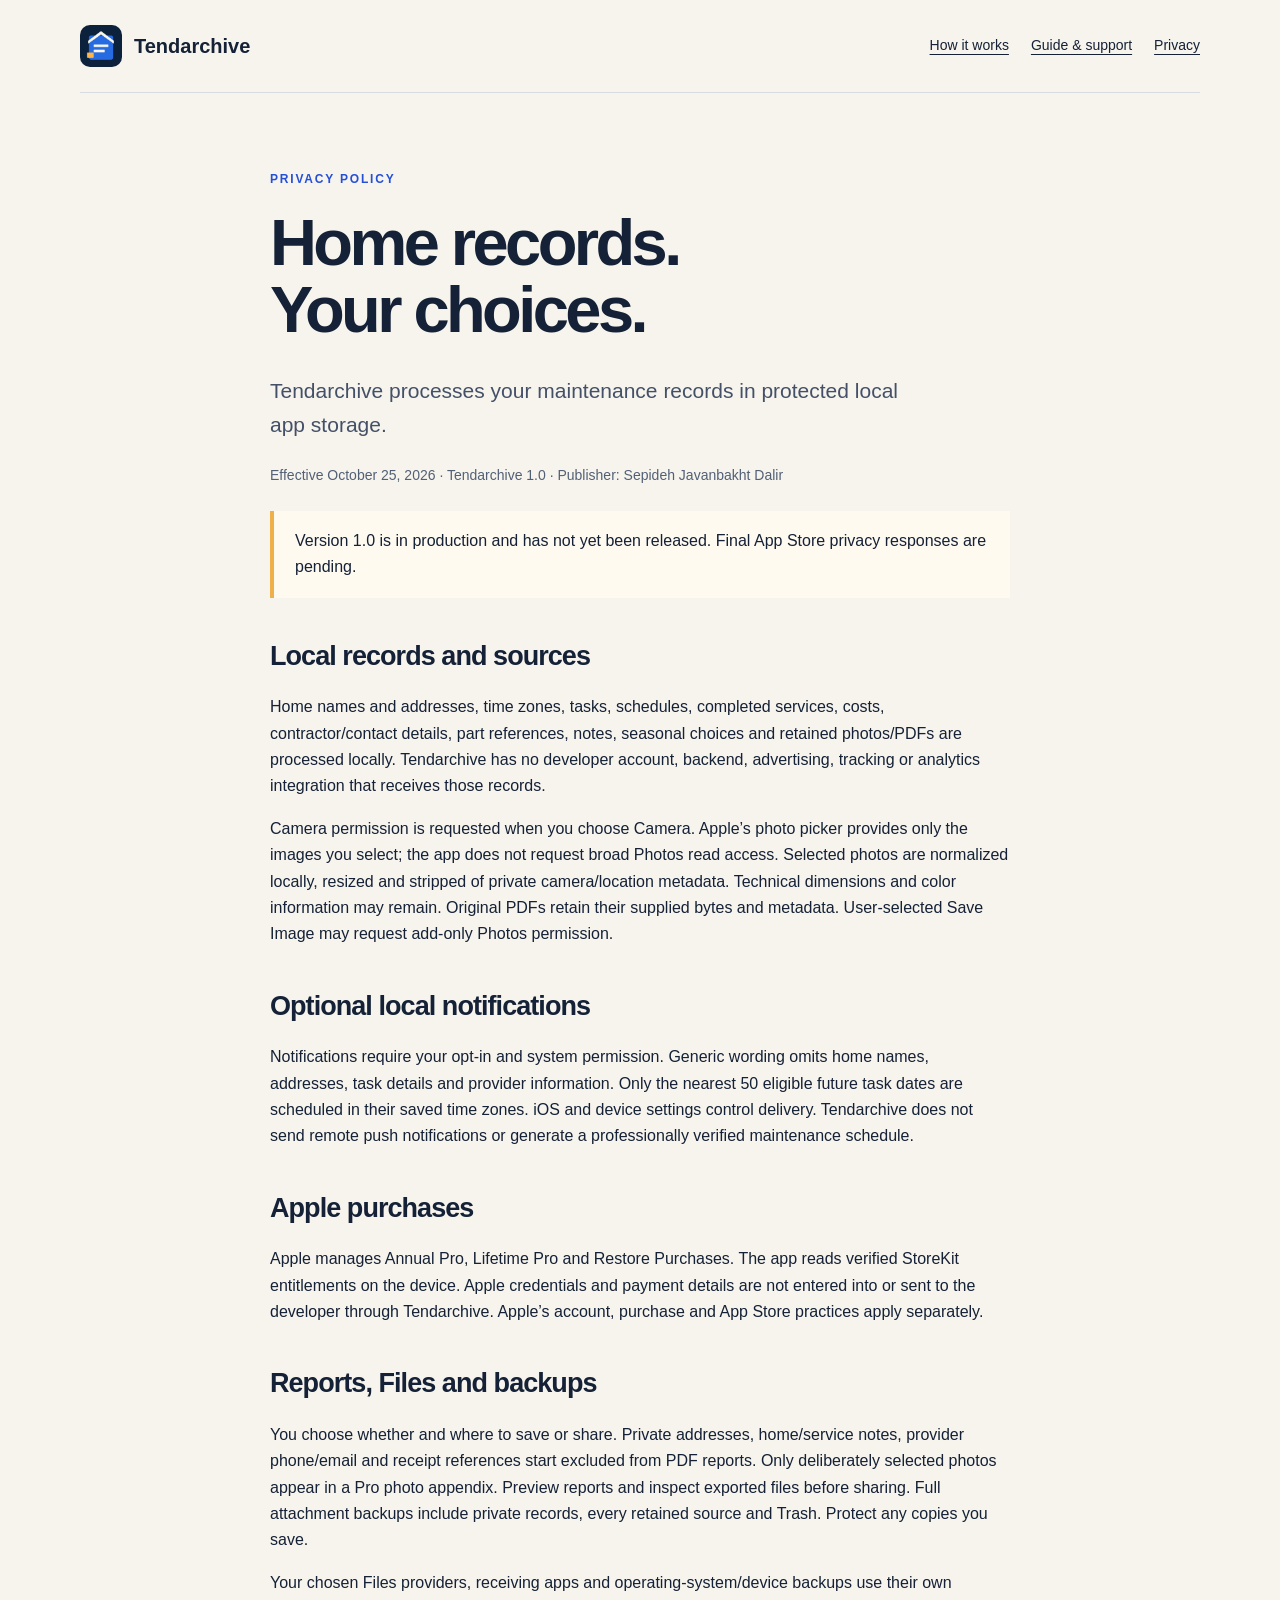
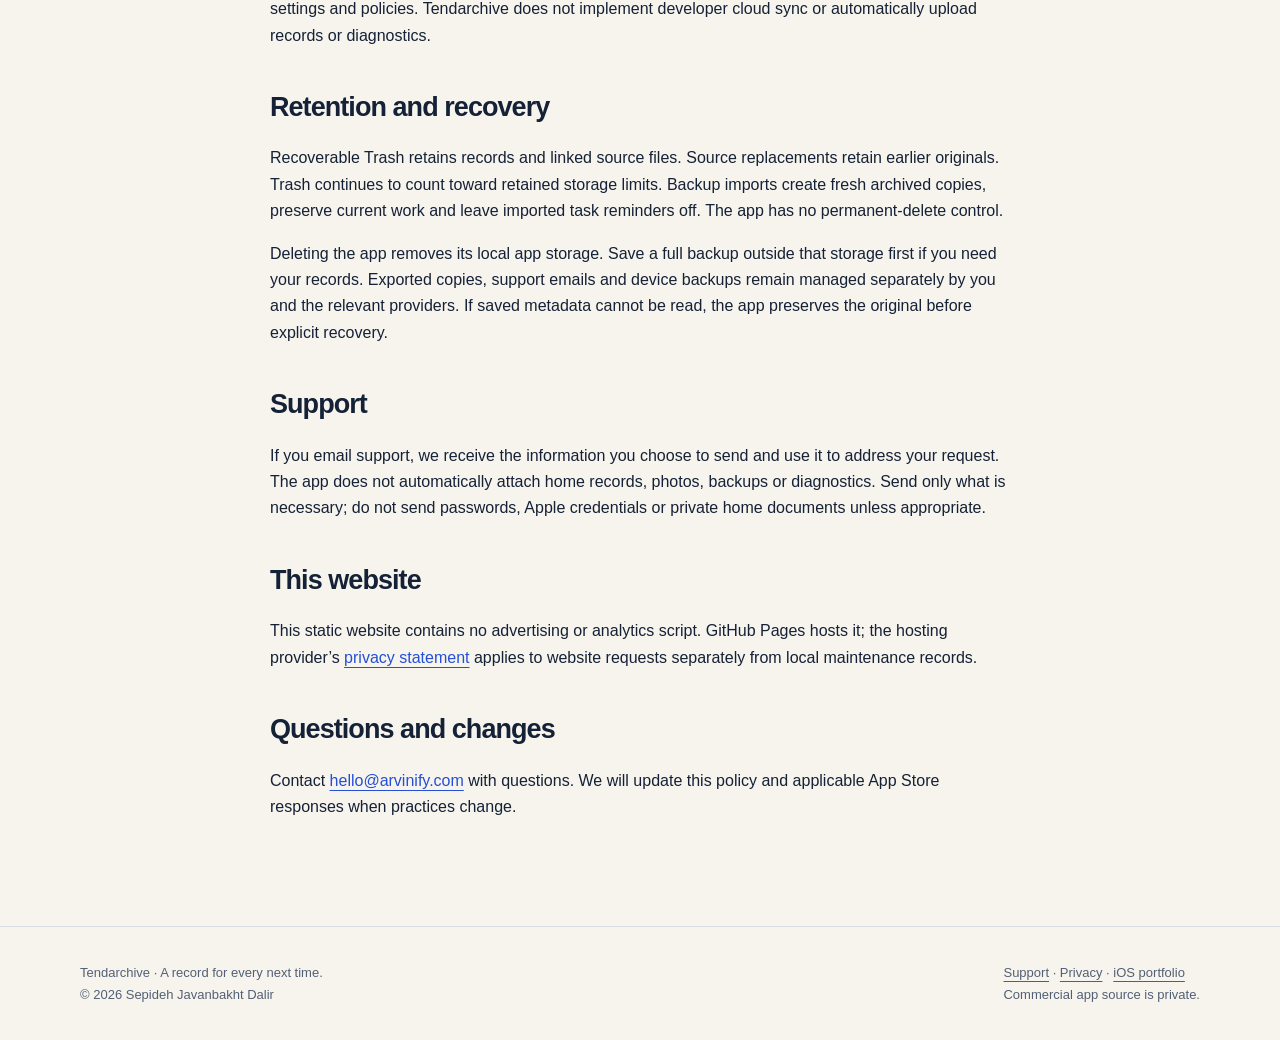
==== privacy.html @ c9ecf83d "Publish Tendarchive production showcase guide privacy and native campaigns" ====
<!doctype html><html lang="en"><head><meta charset="utf-8"><meta name="viewport" content="width=device-width,initial-scale=1"><meta name="description" content="How Tendarchive handles local maintenance records, selected photos and PDFs, generic reminders, Apple purchases and exports."><title>Tendarchive — Privacy policy</title><link rel="icon" href="assets/icon.png"><link rel="stylesheet" href="styles.css"></head><body><header class="wrap"><nav aria-label="Main navigation"><a class="brand" href="index.html"><img src="assets/icon.png" width="42" height="42" alt="">Tendarchive</a><div class="links"><a href="index.html#how">How it works</a><a href="support.html">Guide &amp; support</a><a href="privacy.html">Privacy</a></div></nav></header><main class="document"><p class="eyebrow">Privacy policy</p><h1>Home records.<br>Your choices.</h1><p class="lead">Tendarchive processes your maintenance records in protected local app storage.</p><p class="small">Effective October 25, 2026 · Tendarchive 1.0 · Publisher: Sepideh Javanbakht Dalir</p><div class="notice">Version 1.0 is in production and has not yet been released. Final App Store privacy responses are pending.</div><h2>Local records and sources</h2><p>Home names and addresses, time zones, tasks, schedules, completed services, costs, contractor/contact details, part references, notes, seasonal choices and retained photos/PDFs are processed locally. Tendarchive has no developer account, backend, advertising, tracking or analytics integration that receives those records.</p><p>Camera permission is requested when you choose Camera. Apple’s photo picker provides only the images you select; the app does not request broad Photos read access. Selected photos are normalized locally, resized and stripped of private camera/location metadata. Technical dimensions and color information may remain. Original PDFs retain their supplied bytes and metadata. User-selected Save Image may request add-only Photos permission.</p><h2>Optional local notifications</h2><p>Notifications require your opt-in and system permission. Generic wording omits home names, addresses, task details and provider information. Only the nearest 50 eligible future task dates are scheduled in their saved time zones. iOS and device settings control delivery. Tendarchive does not send remote push notifications or generate a professionally verified maintenance schedule.</p><h2>Apple purchases</h2><p>Apple manages Annual Pro, Lifetime Pro and Restore Purchases. The app reads verified StoreKit entitlements on the device. Apple credentials and payment details are not entered into or sent to the developer through Tendarchive. Apple’s account, purchase and App Store practices apply separately.</p><h2>Reports, Files and backups</h2><p>You choose whether and where to save or share. Private addresses, home/service notes, provider phone/email and receipt references start excluded from PDF reports. Only deliberately selected photos appear in a Pro photo appendix. Preview reports and inspect exported files before sharing. Full attachment backups include private records, every retained source and Trash. Protect any copies you save.</p><p>Your chosen Files providers, receiving apps and operating-system/device backups use their own settings and policies. Tendarchive does not implement developer cloud sync or automatically upload records or diagnostics.</p><h2>Retention and recovery</h2><p>Recoverable Trash retains records and linked source files. Source replacements retain earlier originals. Trash continues to count toward retained storage limits. Backup imports create fresh archived copies, preserve current work and leave imported task reminders off. The app has no permanent-delete control.</p><p>Deleting the app removes its local app storage. Save a full backup outside that storage first if you need your records. Exported copies, support emails and device backups remain managed separately by you and the relevant providers. If saved metadata cannot be read, the app preserves the original before explicit recovery.</p><h2>Support</h2><p>If you email support, we receive the information you choose to send and use it to address your request. The app does not automatically attach home records, photos, backups or diagnostics. Send only what is necessary; do not send passwords, Apple credentials or private home documents unless appropriate.</p><h2>This website</h2><p>This static website contains no advertising or analytics script. GitHub Pages hosts it; the hosting provider’s <a href="https://docs.github.com/en/site-policy/privacy-policies/github-general-privacy-statement">privacy statement</a> applies to website requests separately from local maintenance records.</p><h2>Questions and changes</h2><p>Contact <a href="mailto:hello@arvinify.com">hello@arvinify.com</a> with questions. We will update this policy and applicable App Store responses when practices change.</p></main><footer><div class="wrap"><span>Tendarchive · A record for every next time.<br>© 2026 Sepideh Javanbakht Dalir</span><span><a href="support.html">Support</a> · <a href="privacy.html">Privacy</a> · <a href="https://github.com/sepidehdalir/ios-app-portfolio">iOS portfolio</a><br>Commercial app source is private.</span></div></footer></body></html>
---- styles.css ----
:root{color-scheme:light;--ink:#142136;--blue:#244fd7;--amber:#eeb04b;--paper:#f7f4ed;--line:#d8dce2}*{box-sizing:border-box}body{margin:0;background:var(--paper);color:var(--ink);font-family:-apple-system,BlinkMacSystemFont,"Segoe UI",sans-serif;line-height:1.65}a{color:var(--blue);text-underline-offset:4px}a:focus-visible,summary:focus-visible{outline:3px solid var(--amber);outline-offset:5px}.wrap{max-width:1180px;margin:auto;padding:0 30px}nav{display:flex;justify-content:space-between;align-items:center;gap:24px;padding:25px 0;border-bottom:1px solid var(--line)}.brand{display:flex;align-items:center;gap:12px;text-decoration:none;color:var(--ink);font-size:20px;font-weight:750}.brand img{border-radius:10px}.links{display:flex;flex-wrap:wrap;gap:22px;font-size:14px}.links a{color:var(--ink)}.hero{display:grid;grid-template-columns:1.25fr 1fr;gap:70px;align-items:center;padding:42px 0}.eyebrow{text-transform:uppercase;letter-spacing:.15em;font-size:12px;font-weight:750;color:var(--blue)}h1{font-size:clamp(42px,6.1vw,76px);letter-spacing:-.055em;line-height:1.03;font-weight:750;margin:20px 0 30px}h2{font-size:clamp(29px,3.5vw,44px);letter-spacing:-.035em;line-height:1.15}h3{font-size:22px;line-height:1.3;letter-spacing:-.02em}.lead{font-size:21px;max-width:660px;color:#435067}.small{font-size:14px;color:#526076}.notice{padding:17px 21px;border-left:4px solid var(--amber);background:#fffaf0;margin:24px 0}.button{display:inline-block;background:var(--blue);color:white;border-radius:9px;padding:13px 20px;text-decoration:none;font-weight:650}.hero-art{position:relative;background:var(--ink);padding:36px;border-radius:26px;box-shadow:0 30px 60px #1421361c}.hero-art:before{content:"27 / HOME RECORDS";display:block;color:var(--amber);letter-spacing:.13em;font-size:11px;margin-bottom:24px}.hero-art img{display:block;width:auto;height:auto;max-width:100%;max-height:480px;margin:0 auto;border-radius:15px}.section{padding:65px 0;border-top:1px solid var(--line)}.intro{display:flex;gap:55px;align-items:start;justify-content:space-between}.intro h2{max-width:500px;margin-top:0}.intro p{max-width:470px}.steps{display:grid;grid-template-columns:repeat(3,1fr);gap:25px;margin-top:35px}.step{background:white;border:1px solid var(--line);padding:30px;border-radius:16px}.number{display:inline-block;color:var(--blue);font-size:13px;font-weight:750;border-top:3px solid var(--amber);padding-top:10px}.story{display:grid;grid-template-columns:1fr 1fr;gap:65px;align-items:center}.screen{background:#e7eaf1;border-radius:22px;padding:28px;text-align:center}.screen img{max-width:100%;max-height:700px;border-radius:12px;box-shadow:0 18px 35px #14213626}.proof-list{padding-left:20px}.proof-list li{margin:14px 0}.campaign{display:flex;gap:18px;overflow-x:auto;padding:10px 0 22px}.campaign a{flex:0 0 220px}.campaign img{width:100%;display:block;border-radius:12px}.plans{display:grid;grid-template-columns:1fr 1fr;gap:25px}.plan{padding:32px;border:1px solid var(--line);border-radius:16px;background:white}.plan.pro{background:var(--ink);color:white}.plan.pro .small{color:#cdd5e5}.document{max-width:800px;margin:auto;padding:65px 30px 90px}.document h1{font-size:clamp(40px,6vw,65px)}.document h2{font-size:27px;margin-top:43px}.document h3{font-size:21px}footer{border-top:1px solid var(--line);padding:35px 0;color:#526076;font-size:13px}footer .wrap{display:flex;justify-content:space-between;gap:30px}footer a{color:inherit}details{border-top:1px solid var(--line);padding:18px 0}summary{cursor:pointer;font-size:18px;font-weight:650}@media(max-width:760px){.wrap{padding:0 20px}nav{align-items:flex-start;flex-direction:column;gap:15px}.links{gap:16px}.hero{grid-template-columns:1fr;padding:45px 0;gap:30px}.hero-art{max-width:430px;margin:auto;padding:25px}.intro,.story{display:block}.steps,.plans{grid-template-columns:1fr}.section{padding:42px 0}.story .screen{margin-top:30px}footer .wrap{flex-direction:column}.document{padding-top:42px}.lead{font-size:19px}}
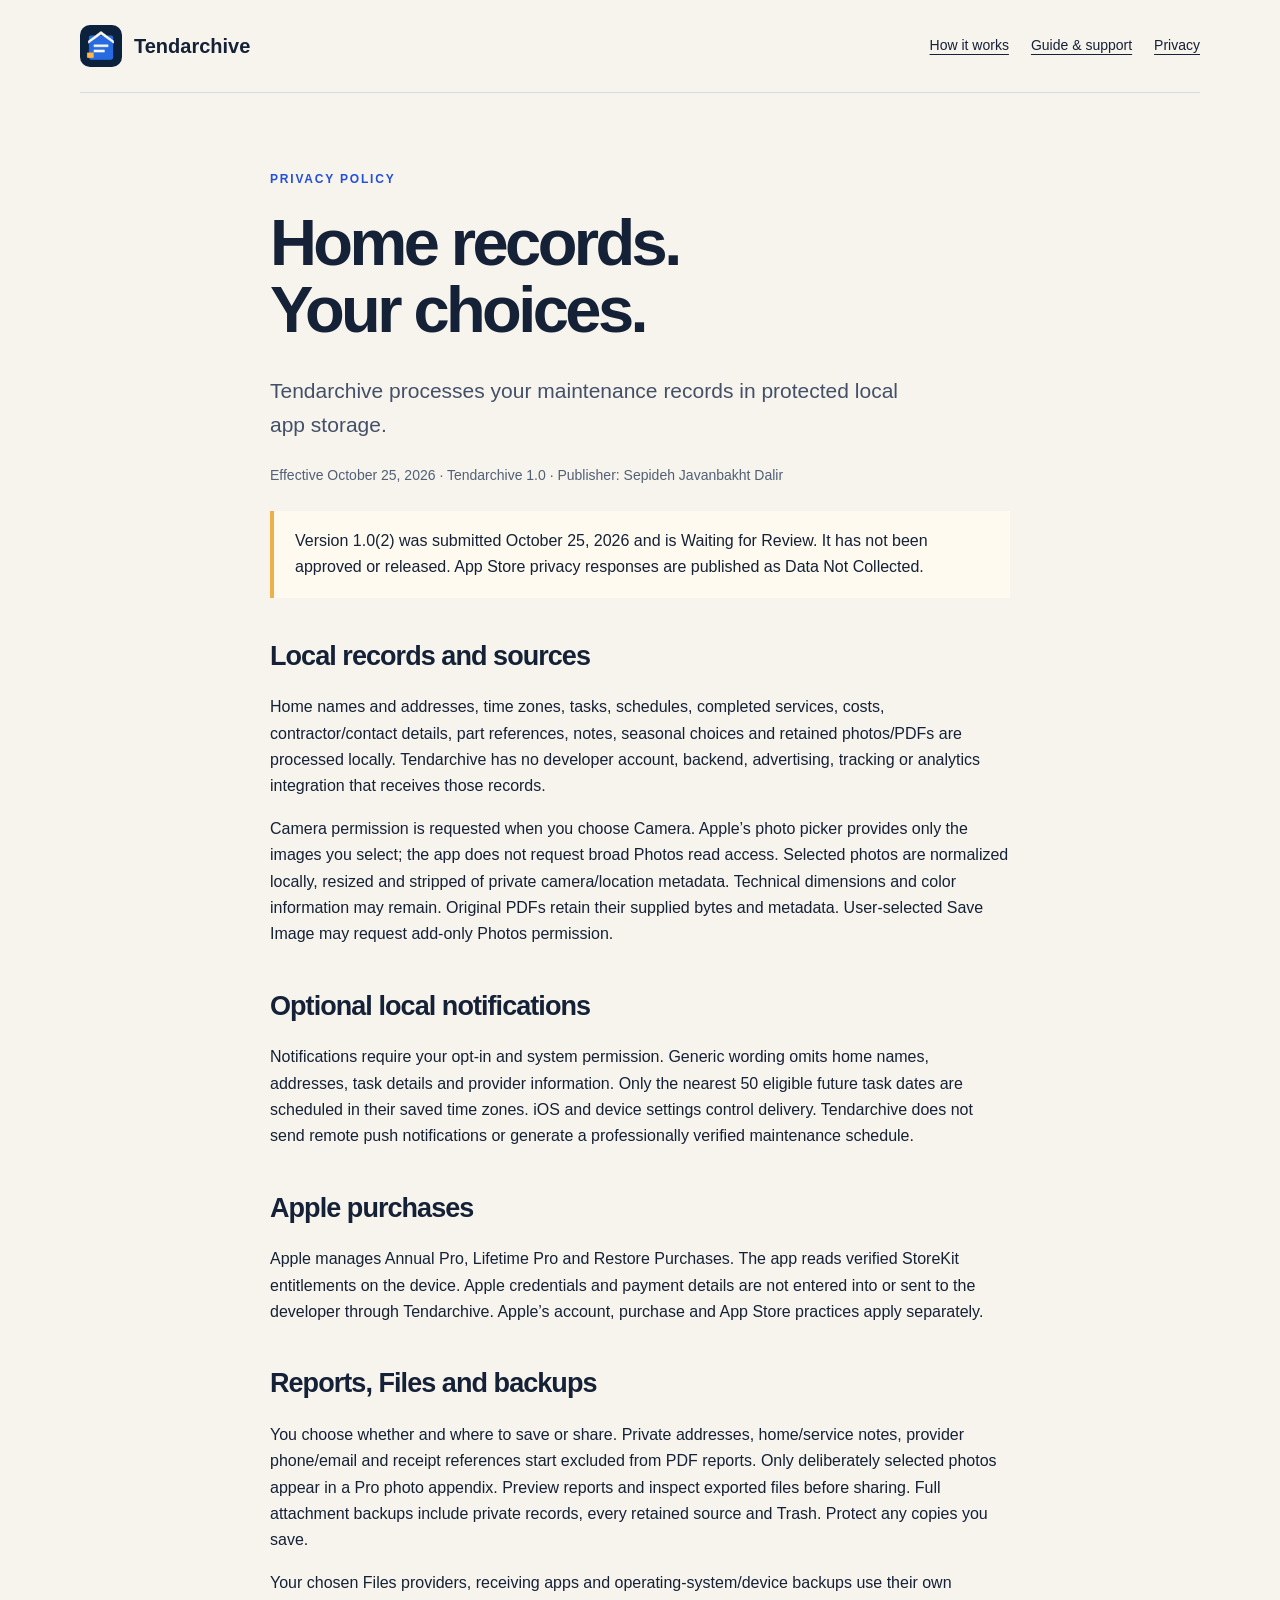
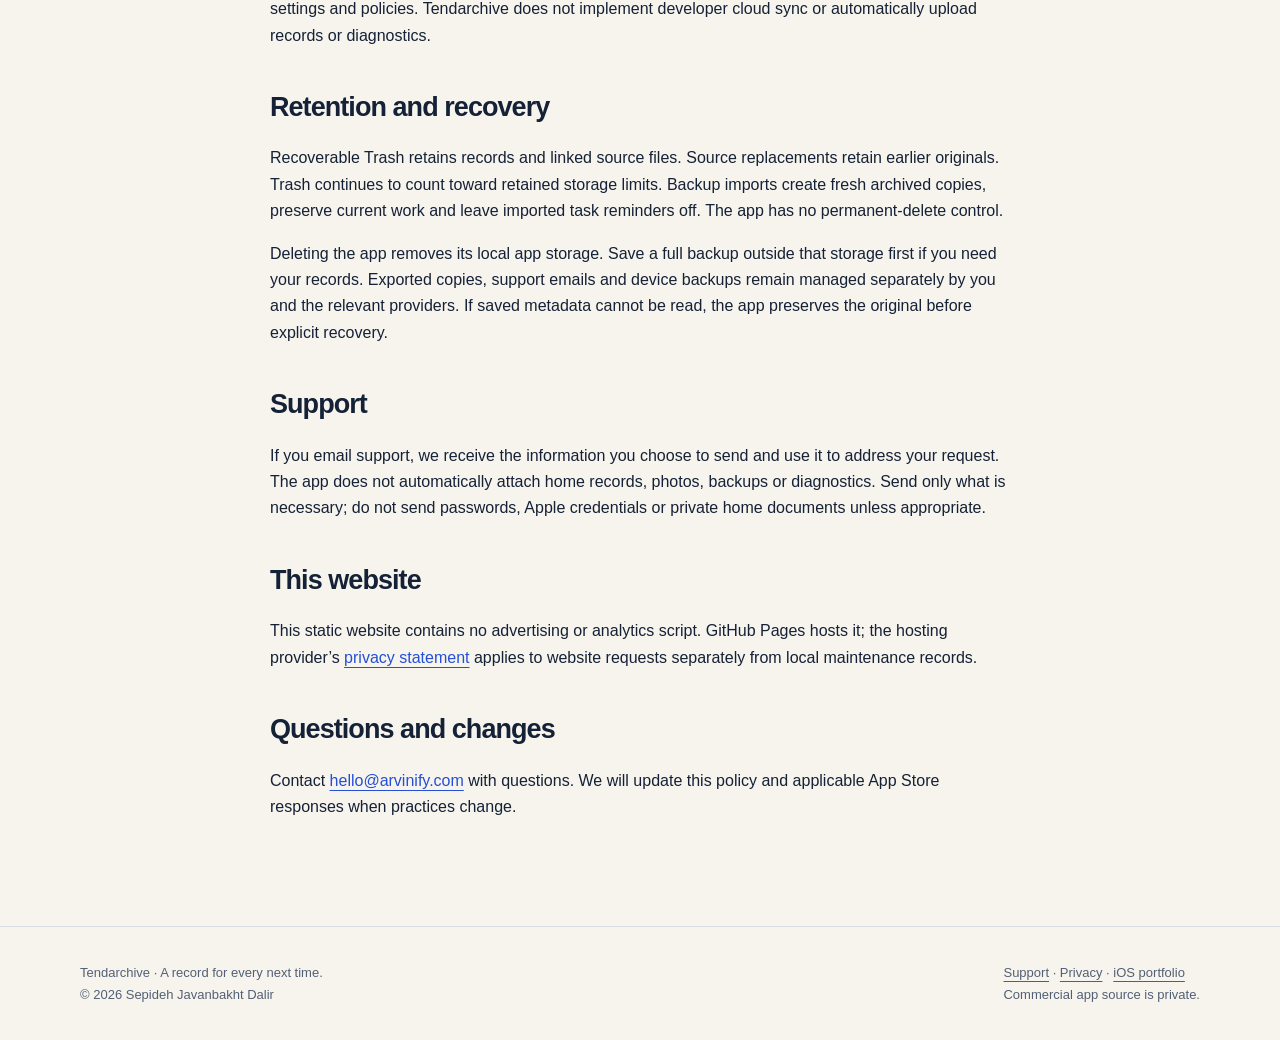
==== commit 9d8cb6dc: "Publish Tendarchive submitted status, privacy declaration and source guide" ====
--- a/privacy.html
+++ b/privacy.html
@@ -1 +1 @@
-<!doctype html><html lang="en"><head><meta charset="utf-8"><meta name="viewport" content="width=device-width,initial-scale=1"><meta name="description" content="How Tendarchive handles local maintenance records, selected photos and PDFs, generic reminders, Apple purchases and exports."><title>Tendarchive — Privacy policy</title><link rel="icon" href="assets/icon.png"><link rel="stylesheet" href="styles.css"></head><body><header class="wrap"><nav aria-label="Main navigation"><a class="brand" href="index.html"><img src="assets/icon.png" width="42" height="42" alt="">Tendarchive</a><div class="links"><a href="index.html#how">How it works</a><a href="support.html">Guide &amp; support</a><a href="privacy.html">Privacy</a></div></nav></header><main class="document"><p class="eyebrow">Privacy policy</p><h1>Home records.<br>Your choices.</h1><p class="lead">Tendarchive processes your maintenance records in protected local app storage.</p><p class="small">Effective October 25, 2026 · Tendarchive 1.0 · Publisher: Sepideh Javanbakht Dalir</p><div class="notice">Version 1.0 is in production and has not yet been released. Final App Store privacy responses are pending.</div><h2>Local records and sources</h2><p>Home names and addresses, time zones, tasks, schedules, completed services, costs, contractor/contact details, part references, notes, seasonal choices and retained photos/PDFs are processed locally. Tendarchive has no developer account, backend, advertising, tracking or analytics integration that receives those records.</p><p>Camera permission is requested when you choose Camera. Apple’s photo picker provides only the images you select; the app does not request broad Photos read access. Selected photos are normalized locally, resized and stripped of private camera/location metadata. Technical dimensions and color information may remain. Original PDFs retain their supplied bytes and metadata. User-selected Save Image may request add-only Photos permission.</p><h2>Optional local notifications</h2><p>Notifications require your opt-in and system permission. Generic wording omits home names, addresses, task details and provider information. Only the nearest 50 eligible future task dates are scheduled in their saved time zones. iOS and device settings control delivery. Tendarchive does not send remote push notifications or generate a professionally verified maintenance schedule.</p><h2>Apple purchases</h2><p>Apple manages Annual Pro, Lifetime Pro and Restore Purchases. The app reads verified StoreKit entitlements on the device. Apple credentials and payment details are not entered into or sent to the developer through Tendarchive. Apple’s account, purchase and App Store practices apply separately.</p><h2>Reports, Files and backups</h2><p>You choose whether and where to save or share. Private addresses, home/service notes, provider phone/email and receipt references start excluded from PDF reports. Only deliberately selected photos appear in a Pro photo appendix. Preview reports and inspect exported files before sharing. Full attachment backups include private records, every retained source and Trash. Protect any copies you save.</p><p>Your chosen Files providers, receiving apps and operating-system/device backups use their own settings and policies. Tendarchive does not implement developer cloud sync or automatically upload records or diagnostics.</p><h2>Retention and recovery</h2><p>Recoverable Trash retains records and linked source files. Source replacements retain earlier originals. Trash continues to count toward retained storage limits. Backup imports create fresh archived copies, preserve current work and leave imported task reminders off. The app has no permanent-delete control.</p><p>Deleting the app removes its local app storage. Save a full backup outside that storage first if you need your records. Exported copies, support emails and device backups remain managed separately by you and the relevant providers. If saved metadata cannot be read, the app preserves the original before explicit recovery.</p><h2>Support</h2><p>If you email support, we receive the information you choose to send and use it to address your request. The app does not automatically attach home records, photos, backups or diagnostics. Send only what is necessary; do not send passwords, Apple credentials or private home documents unless appropriate.</p><h2>This website</h2><p>This static website contains no advertising or analytics script. GitHub Pages hosts it; the hosting provider’s <a href="https://docs.github.com/en/site-policy/privacy-policies/github-general-privacy-statement">privacy statement</a> applies to website requests separately from local maintenance records.</p><h2>Questions and changes</h2><p>Contact <a href="mailto:hello@arvinify.com">hello@arvinify.com</a> with questions. We will update this policy and applicable App Store responses when practices change.</p></main><footer><div class="wrap"><span>Tendarchive · A record for every next time.<br>© 2026 Sepideh Javanbakht Dalir</span><span><a href="support.html">Support</a> · <a href="privacy.html">Privacy</a> · <a href="https://github.com/sepidehdalir/ios-app-portfolio">iOS portfolio</a><br>Commercial app source is private.</span></div></footer></body></html>+<!doctype html><html lang="en"><head><meta charset="utf-8"><meta name="viewport" content="width=device-width,initial-scale=1"><meta name="description" content="How Tendarchive handles local maintenance records, selected photos and PDFs, generic reminders, Apple purchases and exports."><title>Tendarchive — Privacy policy</title><link rel="icon" href="assets/icon.png"><link rel="stylesheet" href="styles.css"></head><body><header class="wrap"><nav aria-label="Main navigation"><a class="brand" href="index.html"><img src="assets/icon.png" width="42" height="42" alt="">Tendarchive</a><div class="links"><a href="index.html#how">How it works</a><a href="support.html">Guide &amp; support</a><a href="privacy.html">Privacy</a></div></nav></header><main class="document"><p class="eyebrow">Privacy policy</p><h1>Home records.<br>Your choices.</h1><p class="lead">Tendarchive processes your maintenance records in protected local app storage.</p><p class="small">Effective October 25, 2026 · Tendarchive 1.0 · Publisher: Sepideh Javanbakht Dalir</p><div class="notice">Version 1.0(2) was submitted October 25, 2026 and is Waiting for Review. It has not been approved or released. App Store privacy responses are published as Data Not Collected.</div><h2>Local records and sources</h2><p>Home names and addresses, time zones, tasks, schedules, completed services, costs, contractor/contact details, part references, notes, seasonal choices and retained photos/PDFs are processed locally. Tendarchive has no developer account, backend, advertising, tracking or analytics integration that receives those records.</p><p>Camera permission is requested when you choose Camera. Apple’s photo picker provides only the images you select; the app does not request broad Photos read access. Selected photos are normalized locally, resized and stripped of private camera/location metadata. Technical dimensions and color information may remain. Original PDFs retain their supplied bytes and metadata. User-selected Save Image may request add-only Photos permission.</p><h2>Optional local notifications</h2><p>Notifications require your opt-in and system permission. Generic wording omits home names, addresses, task details and provider information. Only the nearest 50 eligible future task dates are scheduled in their saved time zones. iOS and device settings control delivery. Tendarchive does not send remote push notifications or generate a professionally verified maintenance schedule.</p><h2>Apple purchases</h2><p>Apple manages Annual Pro, Lifetime Pro and Restore Purchases. The app reads verified StoreKit entitlements on the device. Apple credentials and payment details are not entered into or sent to the developer through Tendarchive. Apple’s account, purchase and App Store practices apply separately.</p><h2>Reports, Files and backups</h2><p>You choose whether and where to save or share. Private addresses, home/service notes, provider phone/email and receipt references start excluded from PDF reports. Only deliberately selected photos appear in a Pro photo appendix. Preview reports and inspect exported files before sharing. Full attachment backups include private records, every retained source and Trash. Protect any copies you save.</p><p>Your chosen Files providers, receiving apps and operating-system/device backups use their own settings and policies. Tendarchive does not implement developer cloud sync or automatically upload records or diagnostics.</p><h2>Retention and recovery</h2><p>Recoverable Trash retains records and linked source files. Source replacements retain earlier originals. Trash continues to count toward retained storage limits. Backup imports create fresh archived copies, preserve current work and leave imported task reminders off. The app has no permanent-delete control.</p><p>Deleting the app removes its local app storage. Save a full backup outside that storage first if you need your records. Exported copies, support emails and device backups remain managed separately by you and the relevant providers. If saved metadata cannot be read, the app preserves the original before explicit recovery.</p><h2>Support</h2><p>If you email support, we receive the information you choose to send and use it to address your request. The app does not automatically attach home records, photos, backups or diagnostics. Send only what is necessary; do not send passwords, Apple credentials or private home documents unless appropriate.</p><h2>This website</h2><p>This static website contains no advertising or analytics script. GitHub Pages hosts it; the hosting provider’s <a href="https://docs.github.com/en/site-policy/privacy-policies/github-general-privacy-statement">privacy statement</a> applies to website requests separately from local maintenance records.</p><h2>Questions and changes</h2><p>Contact <a href="mailto:hello@arvinify.com">hello@arvinify.com</a> with questions. We will update this policy and applicable App Store responses when practices change.</p></main><footer><div class="wrap"><span>Tendarchive · A record for every next time.<br>© 2026 Sepideh Javanbakht Dalir</span><span><a href="support.html">Support</a> · <a href="privacy.html">Privacy</a> · <a href="https://github.com/sepidehdalir/ios-app-portfolio">iOS portfolio</a><br>Commercial app source is private.</span></div></footer></body></html>
